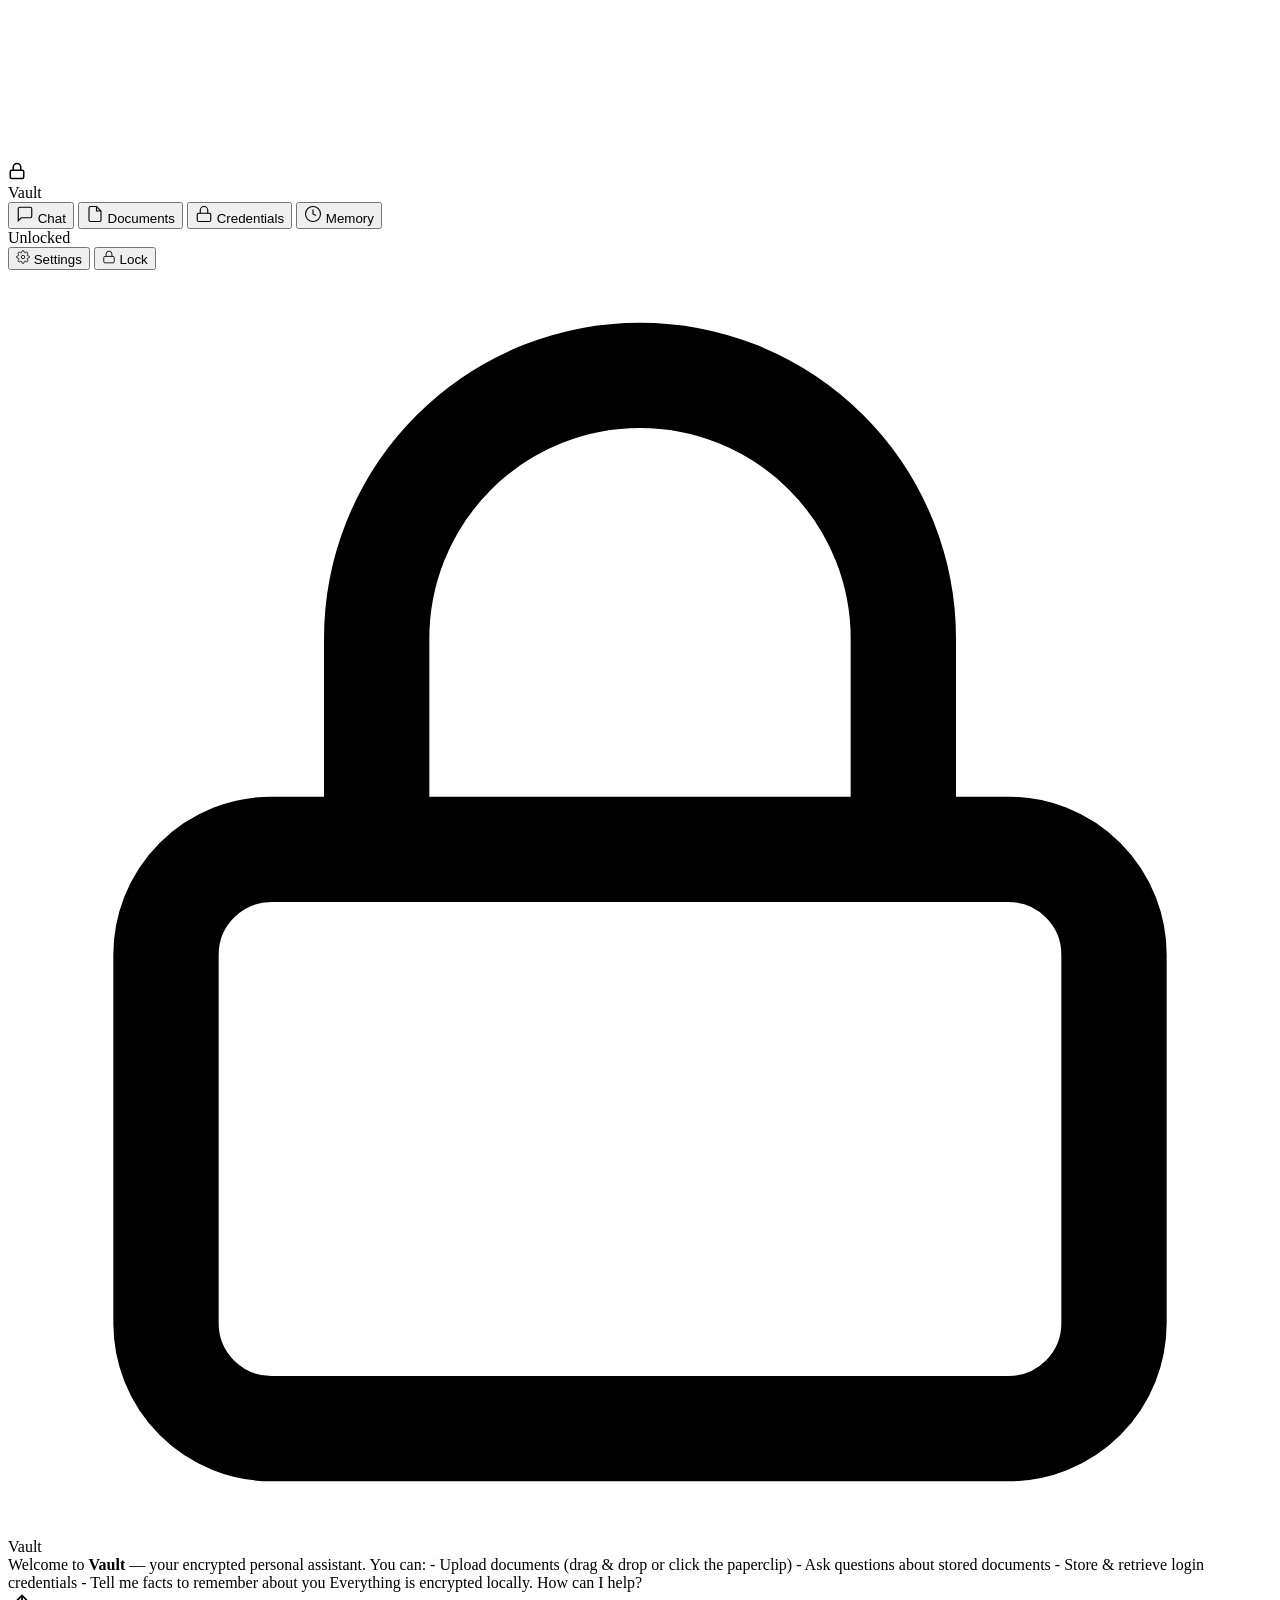
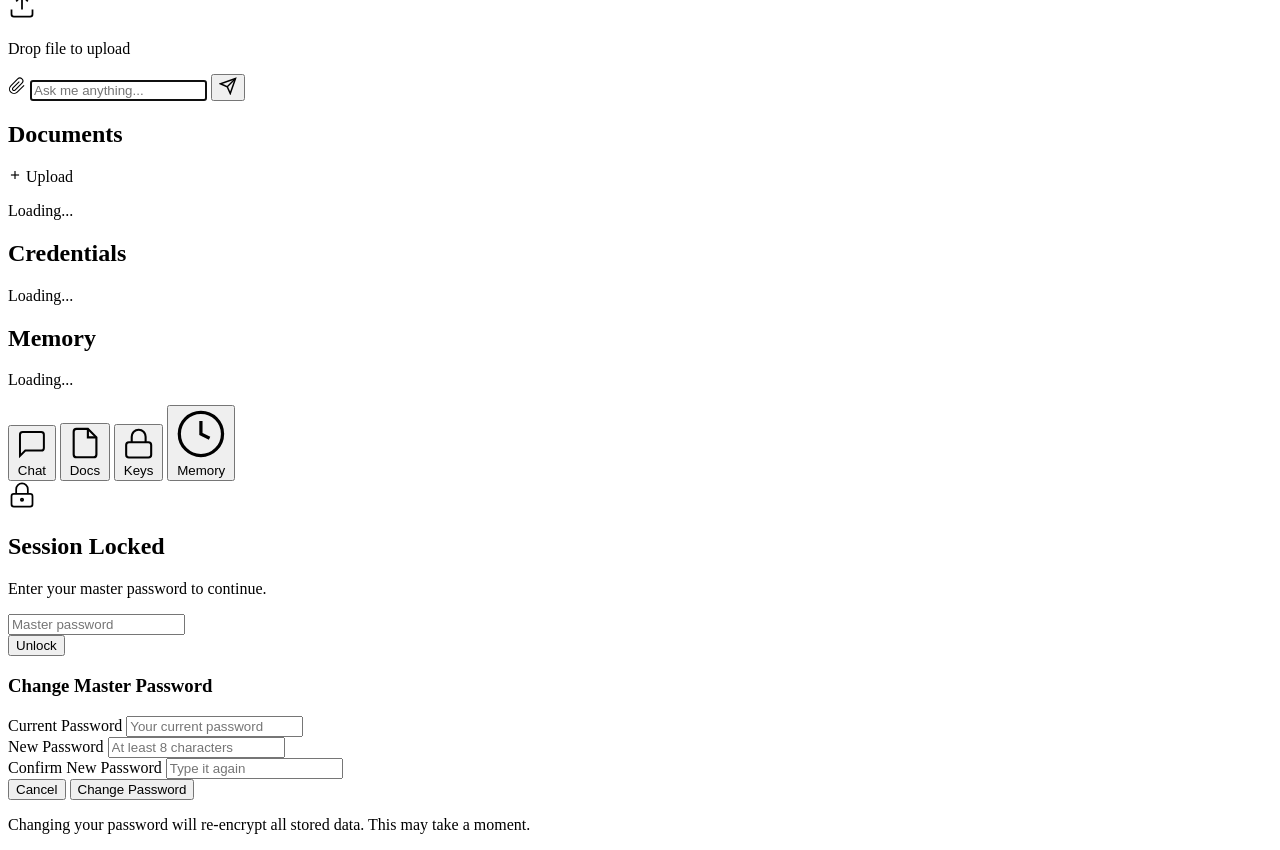
==== vault/web/templates/index.html @ 1aa2cc74 "Premium UI redesign: luxury dark aesthetic with glass-morphism, mobile bottom tabs, refined animatio" ====
<!DOCTYPE html>
<html lang="en">
<head>
    <meta charset="UTF-8">
    <meta name="viewport" content="width=device-width, initial-scale=1.0, viewport-fit=cover">
    <meta name="theme-color" content="#050507">
    <meta name="apple-mobile-web-app-capable" content="yes">
    <meta name="apple-mobile-web-app-status-bar-style" content="black-translucent">
    <meta name="apple-mobile-web-app-title" content="Vault">
    <link rel="manifest" href="/static/manifest.json">
    <link rel="apple-touch-icon" href="/static/icons/vault-192.svg">
    <title>Vault</title>
    <link rel="stylesheet" href="/static/css/style.css">
</head>
<body>
    <canvas id="ambient-canvas"></canvas>

    <div class="app-layout">
        <!-- Desktop sidebar -->
        <aside class="sidebar">
            <div class="sidebar-header">
                <div class="logo">
                    <div class="logo-icon">
                        <svg width="18" height="18" viewBox="0 0 24 24" fill="none" stroke="currentColor" stroke-width="2"><rect x="3" y="11" width="18" height="11" rx="2" ry="2"/><path d="M7 11V7a5 5 0 0 1 10 0v4"/></svg>
                    </div>
                    <span>Vault</span>
                </div>
            </div>

            <nav class="sidebar-nav">
                <button class="nav-btn active" data-view="chat">
                    <svg width="18" height="18" viewBox="0 0 24 24" fill="none" stroke="currentColor" stroke-width="1.5"><path d="M21 15a2 2 0 0 1-2 2H7l-4 4V5a2 2 0 0 1 2-2h14a2 2 0 0 1 2 2z"/></svg>
                    Chat
                </button>
                <button class="nav-btn" data-view="documents">
                    <svg width="18" height="18" viewBox="0 0 24 24" fill="none" stroke="currentColor" stroke-width="1.5"><path d="M14 2H6a2 2 0 0 0-2 2v16a2 2 0 0 0 2 2h12a2 2 0 0 0 2-2V8z"/><polyline points="14 2 14 8 20 8"/></svg>
                    Documents
                </button>
                <button class="nav-btn" data-view="credentials">
                    <svg width="18" height="18" viewBox="0 0 24 24" fill="none" stroke="currentColor" stroke-width="1.5"><rect x="3" y="11" width="18" height="11" rx="2" ry="2"/><path d="M7 11V7a5 5 0 0 1 10 0v4"/></svg>
                    Credentials
                </button>
                <button class="nav-btn" data-view="memory">
                    <svg width="18" height="18" viewBox="0 0 24 24" fill="none" stroke="currentColor" stroke-width="1.5"><circle cx="12" cy="12" r="10"/><polyline points="12 6 12 12 16 14"/></svg>
                    Memory
                </button>
            </nav>

            <div class="sidebar-footer">
                <div class="status-indicator">
                    <span class="status-dot online"></span>
                    <span id="status-text">Unlocked</span>
                </div>
                <div class="sidebar-actions">
                    <button id="settings-btn" class="settings-btn" title="Settings">
                        <svg width="14" height="14" viewBox="0 0 24 24" fill="none" stroke="currentColor" stroke-width="1.5"><circle cx="12" cy="12" r="3"/><path d="M19.4 15a1.65 1.65 0 0 0 .33 1.82l.06.06a2 2 0 0 1-2.83 2.83l-.06-.06a1.65 1.65 0 0 0-1.82-.33 1.65 1.65 0 0 0-1 1.51V21a2 2 0 0 1-4 0v-.09A1.65 1.65 0 0 0 9 19.4a1.65 1.65 0 0 0-1.82.33l-.06.06a2 2 0 0 1-2.83-2.83l.06-.06A1.65 1.65 0 0 0 4.68 15a1.65 1.65 0 0 0-1.51-1H3a2 2 0 0 1 0-4h.09A1.65 1.65 0 0 0 4.6 9a1.65 1.65 0 0 0-.33-1.82l-.06-.06a2 2 0 0 1 2.83-2.83l.06.06A1.65 1.65 0 0 0 9 4.68a1.65 1.65 0 0 0 1-1.51V3a2 2 0 0 1 4 0v.09a1.65 1.65 0 0 0 1 1.51 1.65 1.65 0 0 0 1.82-.33l.06-.06a2 2 0 0 1 2.83 2.83l-.06.06A1.65 1.65 0 0 0 19.4 9a1.65 1.65 0 0 0 1.51 1H21a2 2 0 0 1 0 4h-.09a1.65 1.65 0 0 0-1.51 1z"/></svg>
                        Settings
                    </button>
                    <button id="lock-btn" class="lock-btn" title="Lock Vault">
                        <svg width="14" height="14" viewBox="0 0 24 24" fill="none" stroke="currentColor" stroke-width="1.5"><rect x="3" y="11" width="18" height="11" rx="2" ry="2"/><path d="M7 11V7a5 5 0 0 1 10 0v4"/></svg>
                        Lock
                    </button>
                </div>
            </div>
        </aside>

        <!-- Main content area -->
        <main class="main-content">
            <!-- Chat View -->
            <div id="view-chat" class="view active">
                <div class="chat-container">
                    <div id="messages" class="messages">
                        <div class="message assistant">
                            <div class="message-label"><span class="message-avatar"><svg viewBox="0 0 24 24" fill="none" stroke="currentColor" stroke-width="2"><rect x="3" y="11" width="18" height="11" rx="2" ry="2"/><path d="M7 11V7a5 5 0 0 1 10 0v4"/></svg></span>Vault</div>
                            <div class="message-content">Welcome to <strong>Vault</strong> — your encrypted personal assistant.

You can:
  - Upload documents (drag &amp; drop or click the paperclip)
  - Ask questions about stored documents
  - Store &amp; retrieve login credentials
  - Tell me facts to remember about you

Everything is encrypted locally. How can I help?</div>
                        </div>
                    </div>

                    <div class="chat-input-area">
                        <div id="drop-zone" class="drop-zone hidden">
                            <svg width="28" height="28" viewBox="0 0 24 24" fill="none" stroke="currentColor" stroke-width="1.5"><path d="M21 15v4a2 2 0 0 1-2 2H5a2 2 0 0 1-2-2v-4"/><polyline points="17 8 12 3 7 8"/><line x1="12" y1="3" x2="12" y2="15"/></svg>
                            <p>Drop file to upload</p>
                        </div>
                        <form id="chat-form">
                            <div class="input-row">
                                <label class="file-upload-btn" title="Attach file">
                                    <svg width="18" height="18" viewBox="0 0 24 24" fill="none" stroke="currentColor" stroke-width="1.5"><path d="M21.44 11.05l-9.19 9.19a6 6 0 0 1-8.49-8.49l9.19-9.19a4 4 0 0 1 5.66 5.66l-9.2 9.19a2 2 0 0 1-2.83-2.83l8.49-8.48"/></svg>
                                    <input type="file" id="file-input" hidden>
                                </label>
                                <input type="text" id="message-input" placeholder="Ask me anything..." autocomplete="off" autofocus>
                                <button type="submit" id="send-btn" title="Send">
                                    <svg width="18" height="18" viewBox="0 0 24 24" fill="none" stroke="currentColor" stroke-width="2"><line x1="22" y1="2" x2="11" y2="13"/><polygon points="22 2 15 22 11 13 2 9 22 2"/></svg>
                                </button>
                            </div>
                            <div id="file-preview" class="file-preview hidden"></div>
                            <div id="upload-progress" class="upload-progress hidden">
                                <div id="upload-progress-bar" class="upload-progress-bar"></div>
                            </div>
                        </form>
                    </div>
                </div>
            </div>

            <!-- Documents View -->
            <div id="view-documents" class="view">
                <div class="view-header">
                    <h2>Documents</h2>
                    <label class="upload-btn">
                        <svg width="14" height="14" viewBox="0 0 24 24" fill="none" stroke="currentColor" stroke-width="2"><line x1="12" y1="5" x2="12" y2="19"/><line x1="5" y1="12" x2="19" y2="12"/></svg>
                        Upload
                        <input type="file" id="doc-upload-input" hidden>
                    </label>
                </div>
                <div id="documents-list" class="items-grid">
                    <p class="empty-state">Loading...</p>
                </div>
            </div>

            <!-- Credentials View -->
            <div id="view-credentials" class="view">
                <div class="view-header"><h2>Credentials</h2></div>
                <div id="credentials-list" class="items-list">
                    <p class="empty-state">Loading...</p>
                </div>
            </div>

            <!-- Memory View -->
            <div id="view-memory" class="view">
                <div class="view-header"><h2>Memory</h2></div>
                <div id="memory-list" class="items-list">
                    <p class="empty-state">Loading...</p>
                </div>
            </div>
        </main>
    </div>

    <!-- Bottom Tab Bar (mobile) -->
    <nav class="bottom-tabs">
        <button class="tab-btn active" data-view="chat">
            <svg viewBox="0 0 24 24" fill="none" stroke="currentColor" stroke-width="1.5"><path d="M21 15a2 2 0 0 1-2 2H7l-4 4V5a2 2 0 0 1 2-2h14a2 2 0 0 1 2 2z"/></svg>
            Chat
        </button>
        <button class="tab-btn" data-view="documents">
            <svg viewBox="0 0 24 24" fill="none" stroke="currentColor" stroke-width="1.5"><path d="M14 2H6a2 2 0 0 0-2 2v16a2 2 0 0 0 2 2h12a2 2 0 0 0 2-2V8z"/><polyline points="14 2 14 8 20 8"/></svg>
            Docs
        </button>
        <button class="tab-btn" data-view="credentials">
            <svg viewBox="0 0 24 24" fill="none" stroke="currentColor" stroke-width="1.5"><rect x="3" y="11" width="18" height="11" rx="2" ry="2"/><path d="M7 11V7a5 5 0 0 1 10 0v4"/></svg>
            Keys
        </button>
        <button class="tab-btn" data-view="memory">
            <svg viewBox="0 0 24 24" fill="none" stroke="currentColor" stroke-width="1.5"><circle cx="12" cy="12" r="10"/><polyline points="12 6 12 12 16 14"/></svg>
            Memory
        </button>
    </nav>

    <!-- Lock Overlay -->
    <div id="lock-overlay" class="lock-overlay hidden">
        <div class="auth-card">
            <div class="vault-icon locked">
                <svg width="28" height="28" viewBox="0 0 24 24" fill="none" stroke="currentColor" stroke-width="1.5"><rect x="3" y="11" width="18" height="11" rx="2" ry="2"/><path d="M7 11V7a5 5 0 0 1 10 0v4"/><circle cx="12" cy="16" r="1"/></svg>
            </div>
            <h2>Session Locked</h2>
            <p class="subtitle">Enter your master password to continue.</p>
            <form id="relock-form">
                <div class="form-group">
                    <input type="password" id="relock-password" placeholder="Master password">
                </div>
                <div id="relock-error" class="error-msg"></div>
                <button type="submit">Unlock</button>
            </form>
        </div>
    </div>

    <!-- Settings Modal -->
    <div id="settings-modal" class="modal-overlay hidden">
        <div class="modal-card">
            <h3>Change Master Password</h3>
            <form id="change-pw-form">
                <div class="form-group">
                    <label for="current-pw">Current Password</label>
                    <input type="password" id="current-pw" placeholder="Your current password" required>
                </div>
                <div class="form-group">
                    <label for="new-pw">New Password</label>
                    <input type="password" id="new-pw" placeholder="At least 8 characters" required minlength="8">
                </div>
                <div class="form-group">
                    <label for="confirm-pw">Confirm New Password</label>
                    <input type="password" id="confirm-pw" placeholder="Type it again" required>
                </div>
                <div id="pw-error" class="error-msg"></div>
                <div class="modal-actions">
                    <button type="button" id="settings-cancel" class="btn-cancel">Cancel</button>
                    <button type="submit" class="btn-primary">Change Password</button>
                </div>
            </form>
            <p class="warning">Changing your password will re-encrypt all stored data. This may take a moment.</p>
        </div>
    </div>

    <script src="/static/js/app.js"></script>
    <script>
        if ('serviceWorker' in navigator) {
            navigator.serviceWorker.register('/static/sw.js').catch(() => {});
        }
    </script>
</body>
</html>
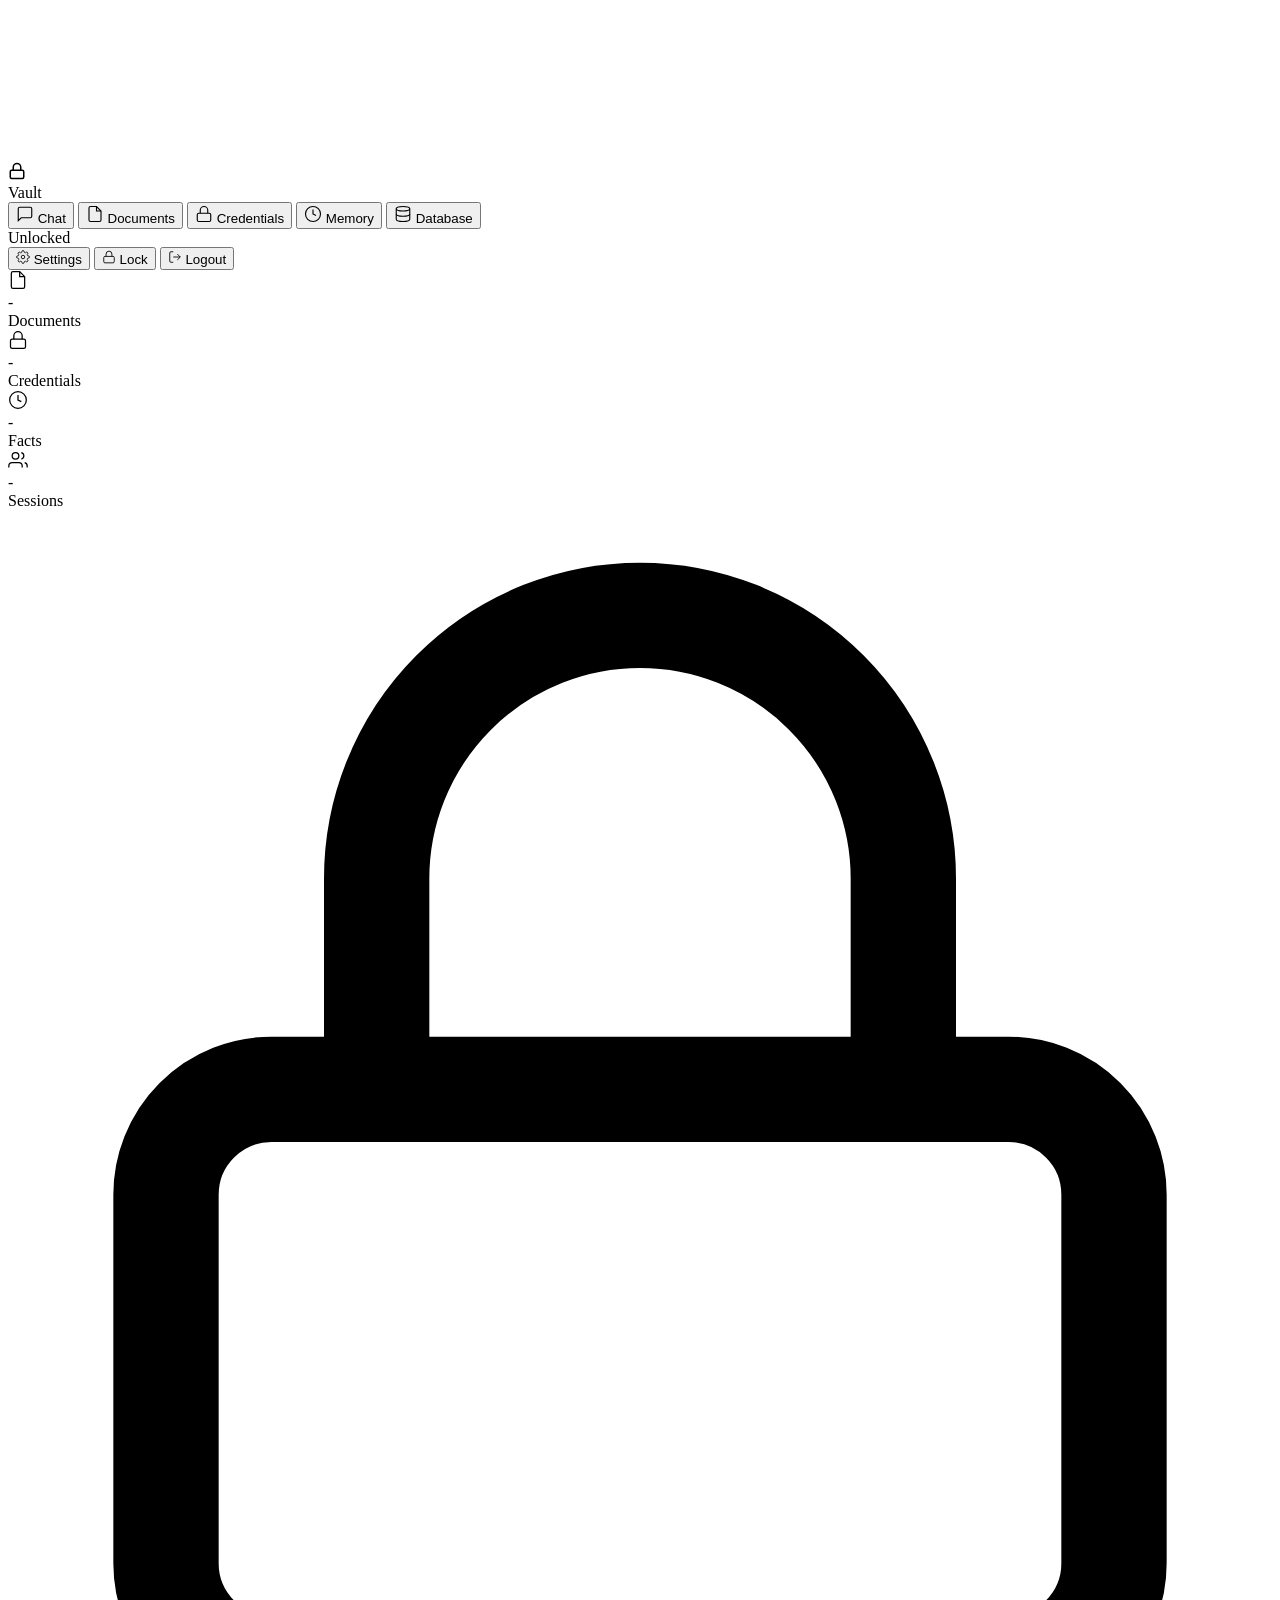
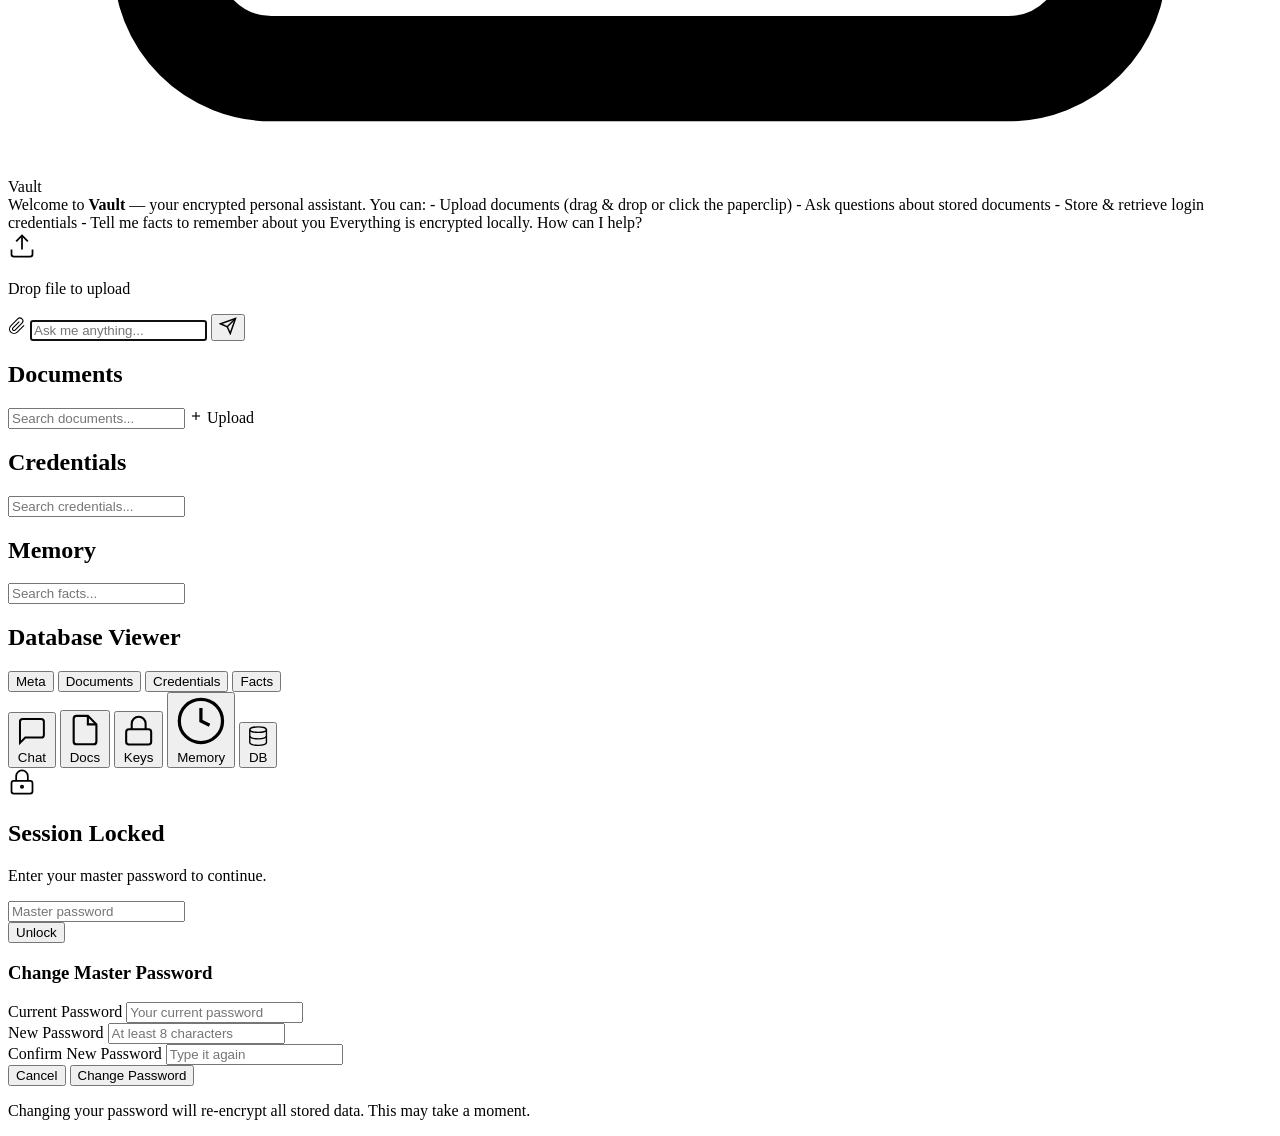
==== commit 99ec649f: "Redesign auth pages and add per-session security, dynamic UI - Per-browser token-based sessions with" ====
--- a/vault/web/templates/index.html
+++ b/vault/web/templates/index.html
@@ -10,7 +10,7 @@
     <link rel="manifest" href="/static/manifest.json">
     <link rel="apple-touch-icon" href="/static/icons/vault-192.svg">
     <title>Vault</title>
-    <link rel="stylesheet" href="/static/css/style.css">
+    <link rel="stylesheet" href="/static/css/style.css?v=4">
 </head>
 <body>
     <canvas id="ambient-canvas"></canvas>
@@ -43,6 +43,10 @@
                 <button class="nav-btn" data-view="memory">
                     <svg width="18" height="18" viewBox="0 0 24 24" fill="none" stroke="currentColor" stroke-width="1.5"><circle cx="12" cy="12" r="10"/><polyline points="12 6 12 12 16 14"/></svg>
                     Memory
+                </button>
+                <button class="nav-btn" data-view="database">
+                    <svg width="18" height="18" viewBox="0 0 24 24" fill="none" stroke="currentColor" stroke-width="1.5"><ellipse cx="12" cy="5" rx="9" ry="3"/><path d="M21 12c0 1.66-4 3-9 3s-9-1.34-9-3"/><path d="M3 5v14c0 1.66 4 3 9 3s9-1.34 9-3V5"/></svg>
+                    Database
                 </button>
             </nav>
 
@@ -60,12 +64,48 @@
                         <svg width="14" height="14" viewBox="0 0 24 24" fill="none" stroke="currentColor" stroke-width="1.5"><rect x="3" y="11" width="18" height="11" rx="2" ry="2"/><path d="M7 11V7a5 5 0 0 1 10 0v4"/></svg>
                         Lock
                     </button>
+                    <button id="logout-btn" class="logout-btn" title="Logout">
+                        <svg width="14" height="14" viewBox="0 0 24 24" fill="none" stroke="currentColor" stroke-width="1.5"><path d="M9 21H5a2 2 0 0 1-2-2V5a2 2 0 0 1 2-2h4"/><polyline points="16 17 21 12 16 7"/><line x1="21" y1="12" x2="9" y2="12"/></svg>
+                        Logout
+                    </button>
                 </div>
             </div>
         </aside>
 
         <!-- Main content area -->
         <main class="main-content">
+            <!-- Dashboard Stats (shown above chat) -->
+            <div id="dashboard-stats" class="dashboard-stats">
+                <div class="stat-card" data-stat="documents">
+                    <div class="stat-icon">
+                        <svg width="20" height="20" viewBox="0 0 24 24" fill="none" stroke="currentColor" stroke-width="1.5"><path d="M14 2H6a2 2 0 0 0-2 2v16a2 2 0 0 0 2 2h12a2 2 0 0 0 2-2V8z"/><polyline points="14 2 14 8 20 8"/></svg>
+                    </div>
+                    <div class="stat-value" id="stat-docs">-</div>
+                    <div class="stat-label">Documents</div>
+                </div>
+                <div class="stat-card" data-stat="credentials">
+                    <div class="stat-icon">
+                        <svg width="20" height="20" viewBox="0 0 24 24" fill="none" stroke="currentColor" stroke-width="1.5"><rect x="3" y="11" width="18" height="11" rx="2" ry="2"/><path d="M7 11V7a5 5 0 0 1 10 0v4"/></svg>
+                    </div>
+                    <div class="stat-value" id="stat-creds">-</div>
+                    <div class="stat-label">Credentials</div>
+                </div>
+                <div class="stat-card" data-stat="facts">
+                    <div class="stat-icon">
+                        <svg width="20" height="20" viewBox="0 0 24 24" fill="none" stroke="currentColor" stroke-width="1.5"><circle cx="12" cy="12" r="10"/><polyline points="12 6 12 12 16 14"/></svg>
+                    </div>
+                    <div class="stat-value" id="stat-facts">-</div>
+                    <div class="stat-label">Facts</div>
+                </div>
+                <div class="stat-card" data-stat="sessions">
+                    <div class="stat-icon">
+                        <svg width="20" height="20" viewBox="0 0 24 24" fill="none" stroke="currentColor" stroke-width="1.5"><path d="M17 21v-2a4 4 0 0 0-4-4H5a4 4 0 0 0-4 4v2"/><circle cx="9" cy="7" r="4"/><path d="M23 21v-2a4 4 0 0 0-3-3.87"/><path d="M16 3.13a4 4 0 0 1 0 7.75"/></svg>
+                    </div>
+                    <div class="stat-value" id="stat-sessions">-</div>
+                    <div class="stat-label">Sessions</div>
+                </div>
+            </div>
+
             <!-- Chat View -->
             <div id="view-chat" class="view active">
                 <div class="chat-container">
@@ -113,30 +153,56 @@
             <div id="view-documents" class="view">
                 <div class="view-header">
                     <h2>Documents</h2>
-                    <label class="upload-btn">
-                        <svg width="14" height="14" viewBox="0 0 24 24" fill="none" stroke="currentColor" stroke-width="2"><line x1="12" y1="5" x2="12" y2="19"/><line x1="5" y1="12" x2="19" y2="12"/></svg>
-                        Upload
-                        <input type="file" id="doc-upload-input" hidden>
-                    </label>
+                    <div class="view-header-actions">
+                        <input type="text" id="doc-search" class="search-input" placeholder="Search documents...">
+                        <label class="upload-btn">
+                            <svg width="14" height="14" viewBox="0 0 24 24" fill="none" stroke="currentColor" stroke-width="2"><line x1="12" y1="5" x2="12" y2="19"/><line x1="5" y1="12" x2="19" y2="12"/></svg>
+                            Upload
+                            <input type="file" id="doc-upload-input" hidden>
+                        </label>
+                    </div>
                 </div>
                 <div id="documents-list" class="items-grid">
-                    <p class="empty-state">Loading...</p>
+                    <div class="skeleton-grid"><div class="skeleton-card"></div><div class="skeleton-card"></div><div class="skeleton-card"></div></div>
                 </div>
             </div>
 
             <!-- Credentials View -->
             <div id="view-credentials" class="view">
-                <div class="view-header"><h2>Credentials</h2></div>
+                <div class="view-header">
+                    <h2>Credentials</h2>
+                    <input type="text" id="cred-search" class="search-input" placeholder="Search credentials...">
+                </div>
                 <div id="credentials-list" class="items-list">
-                    <p class="empty-state">Loading...</p>
+                    <div class="skeleton-list"><div class="skeleton-item"></div><div class="skeleton-item"></div><div class="skeleton-item"></div></div>
                 </div>
             </div>
 
             <!-- Memory View -->
             <div id="view-memory" class="view">
-                <div class="view-header"><h2>Memory</h2></div>
+                <div class="view-header">
+                    <h2>Memory</h2>
+                    <input type="text" id="fact-search" class="search-input" placeholder="Search facts...">
+                </div>
                 <div id="memory-list" class="items-list">
-                    <p class="empty-state">Loading...</p>
+                    <div class="skeleton-list"><div class="skeleton-item"></div><div class="skeleton-item"></div><div class="skeleton-item"></div></div>
+                </div>
+            </div>
+
+            <!-- Database Viewer -->
+            <div id="view-database" class="view">
+                <div class="view-header">
+                    <h2>Database Viewer</h2>
+                    <div class="db-tabs">
+                        <button class="db-tab active" data-table="meta">Meta</button>
+                        <button class="db-tab" data-table="documents">Documents</button>
+                        <button class="db-tab" data-table="credentials">Credentials</button>
+                        <button class="db-tab" data-table="facts">Facts</button>
+                    </div>
+                </div>
+                <div id="db-summary" class="db-summary"></div>
+                <div id="db-table-container" class="db-table-container">
+                    <div class="skeleton-list"><div class="skeleton-item"></div><div class="skeleton-item"></div></div>
                 </div>
             </div>
         </main>
@@ -160,6 +226,10 @@
             <svg viewBox="0 0 24 24" fill="none" stroke="currentColor" stroke-width="1.5"><circle cx="12" cy="12" r="10"/><polyline points="12 6 12 12 16 14"/></svg>
             Memory
         </button>
+        <button class="tab-btn" data-view="database">
+            <svg viewBox="0 0 24 24" fill="none" stroke="currentColor" stroke-width="1.5"><ellipse cx="12" cy="5" rx="9" ry="3"/><path d="M21 12c0 1.66-4 3-9 3s-9-1.34-9-3"/><path d="M3 5v14c0 1.66 4 3 9 3s9-1.34 9-3V5"/></svg>
+            DB
+        </button>
     </nav>
 
     <!-- Lock Overlay -->
@@ -207,7 +277,7 @@
         </div>
     </div>
 
-    <script src="/static/js/app.js"></script>
+    <script src="/static/js/app.js?v=4"></script>
     <script>
         if ('serviceWorker' in navigator) {
             navigator.serviceWorker.register('/static/sw.js').catch(() => {});
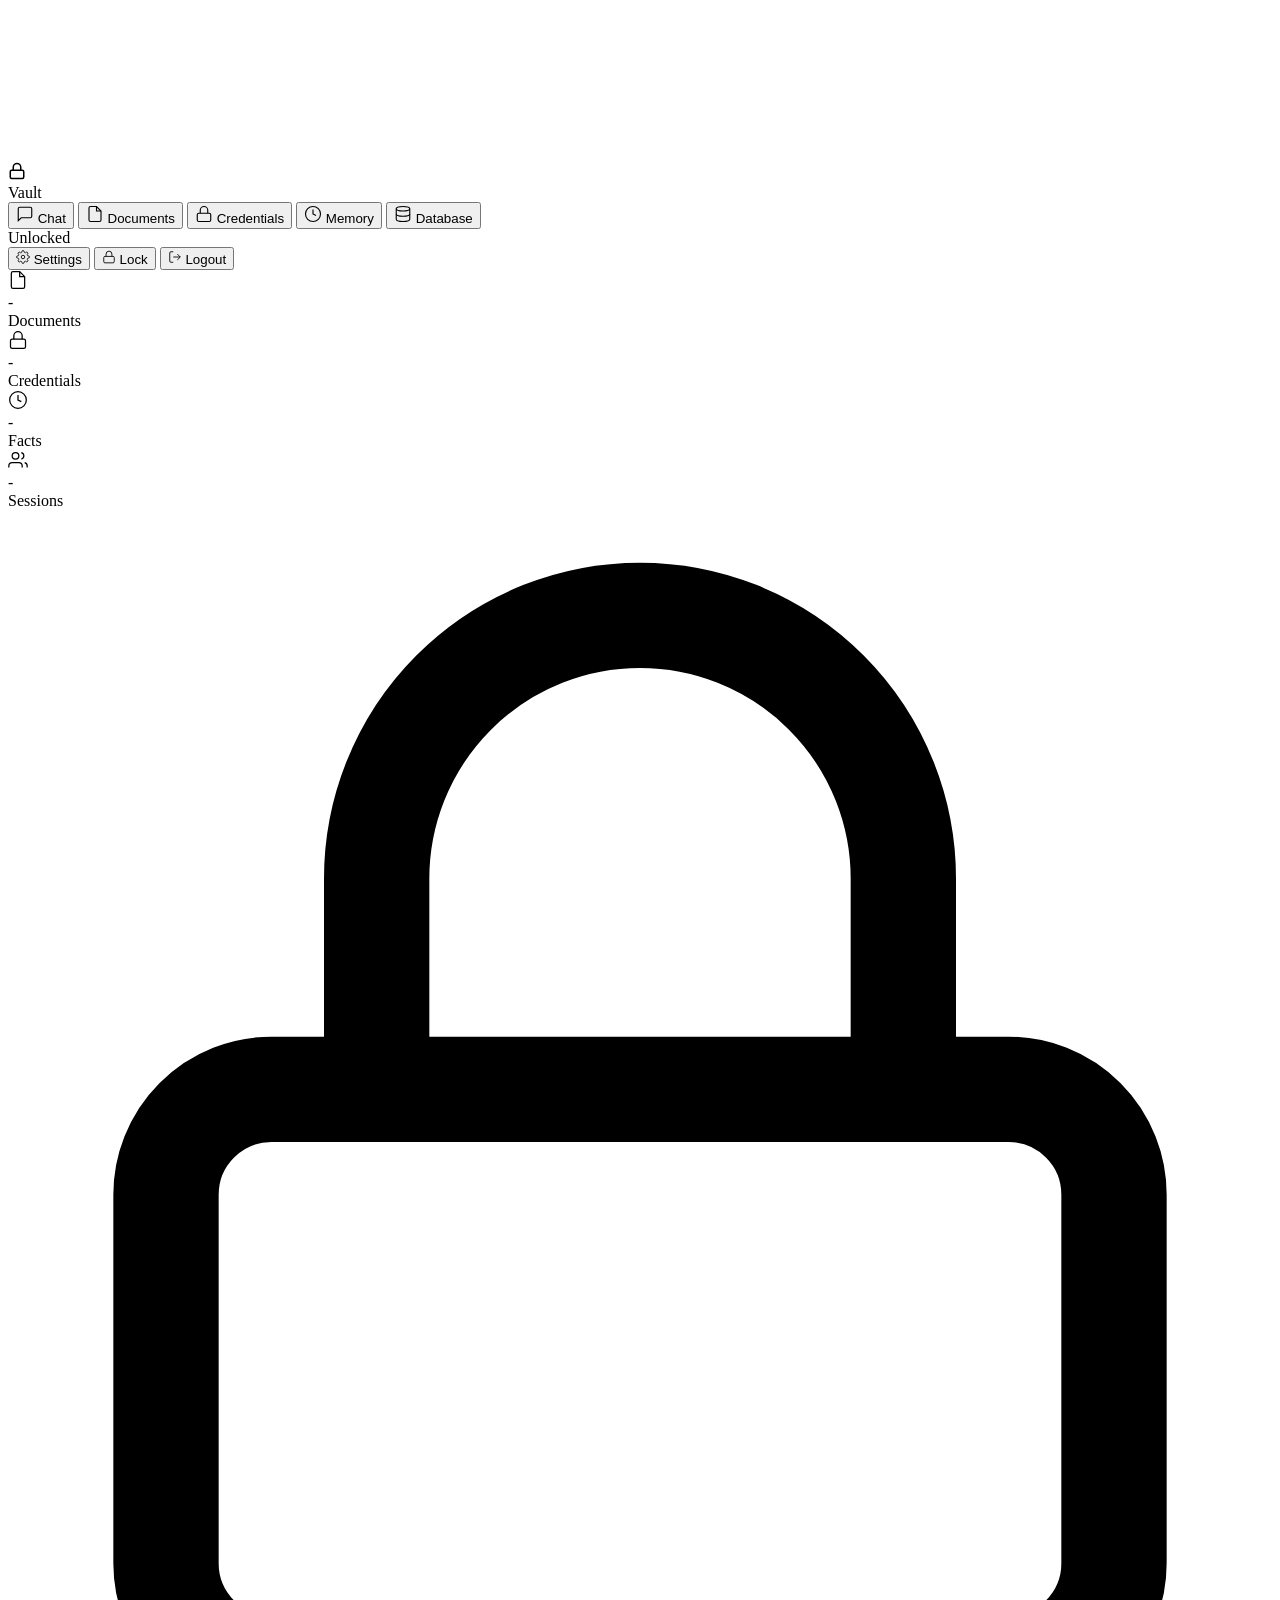
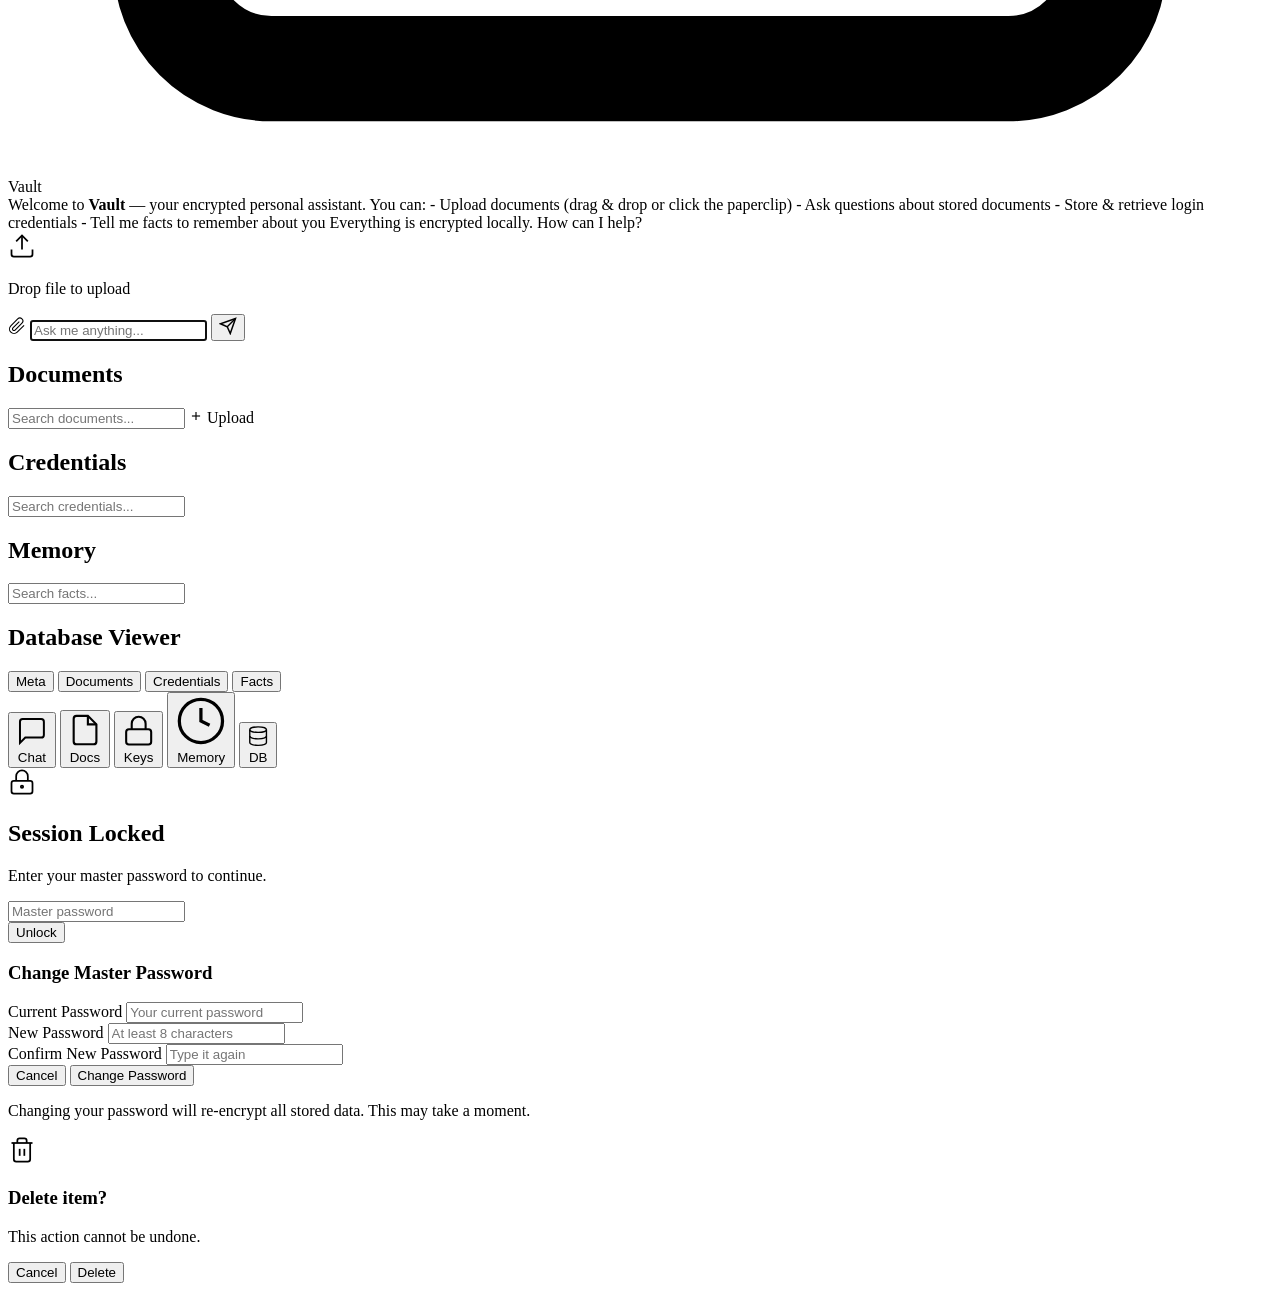
==== commit 8348c4a1: "Add smart document querying, metadata extraction, and delete functionality - Rich metadata extractio" ====
--- a/vault/web/templates/index.html
+++ b/vault/web/templates/index.html
@@ -104,6 +104,21 @@
                     <div class="stat-value" id="stat-sessions">-</div>
                     <div class="stat-label">Sessions</div>
                 </div>
+                <div class="stat-card stat-card-birthday" data-stat="birthdays" id="birthday-stat-card" style="display:none">
+                    <div class="stat-icon">
+                        <svg width="20" height="20" viewBox="0 0 24 24" fill="none" stroke="currentColor" stroke-width="1.5"><path d="M20 21v-2a1 1 0 0 0-1-1H5a1 1 0 0 0-1 1v2"/><path d="M12 15V4"/><path d="M8 11h8a4 4 0 0 1 4 4H4a4 4 0 0 1 4-4z"/><path d="M12 4c0-1 .5-2 1.5-2S15 2 15 3s-1 1.5-2 2-1.5 1-1 2"/></svg>
+                    </div>
+                    <div class="stat-value" id="stat-birthdays">-</div>
+                    <div class="stat-label">Upcoming Birthdays</div>
+                </div>
+            </div>
+
+            <!-- Birthday Widget (shown on dashboard when there are upcoming birthdays) -->
+            <div id="birthday-widget" class="birthday-widget" style="display:none">
+                <div class="birthday-widget-header">
+                    <h3><svg width="18" height="18" viewBox="0 0 24 24" fill="none" stroke="currentColor" stroke-width="1.5"><path d="M20 21v-2a1 1 0 0 0-1-1H5a1 1 0 0 0-1 1v2"/><path d="M12 15V4"/><path d="M8 11h8a4 4 0 0 1 4 4H4a4 4 0 0 1 4-4z"/><path d="M12 4c0-1 .5-2 1.5-2S15 2 15 3s-1 1.5-2 2-1.5 1-1 2"/></svg> Upcoming Birthdays</h3>
+                </div>
+                <div id="birthday-list" class="birthday-list"></div>
             </div>
 
             <!-- Chat View -->
@@ -277,7 +292,23 @@
         </div>
     </div>
 
-    <script src="/static/js/app.js?v=4"></script>
+    <!-- Delete Confirmation Modal -->
+    <div id="delete-modal" class="modal-overlay hidden">
+        <div class="modal-card delete-modal-card">
+            <div class="delete-modal-icon">
+                <svg width="28" height="28" viewBox="0 0 24 24" fill="none" stroke="currentColor" stroke-width="1.5"><polyline points="3 6 5 6 21 6"/><path d="M19 6v14a2 2 0 0 1-2 2H7a2 2 0 0 1-2-2V6m3 0V4a2 2 0 0 1 2-2h4a2 2 0 0 1 2 2v2"/><line x1="10" y1="11" x2="10" y2="17"/><line x1="14" y1="11" x2="14" y2="17"/></svg>
+            </div>
+            <h3>Delete <span id="delete-item-type">item</span>?</h3>
+            <p id="delete-item-name" class="delete-item-name"></p>
+            <p class="delete-warning">This action cannot be undone.</p>
+            <div class="modal-actions">
+                <button type="button" id="delete-cancel" class="btn-cancel">Cancel</button>
+                <button type="button" id="delete-confirm" class="btn-danger">Delete</button>
+            </div>
+        </div>
+    </div>
+
+    <script src="/static/js/app.js?v=5"></script>
     <script>
         if ('serviceWorker' in navigator) {
             navigator.serviceWorker.register('/static/sw.js').catch(() => {});
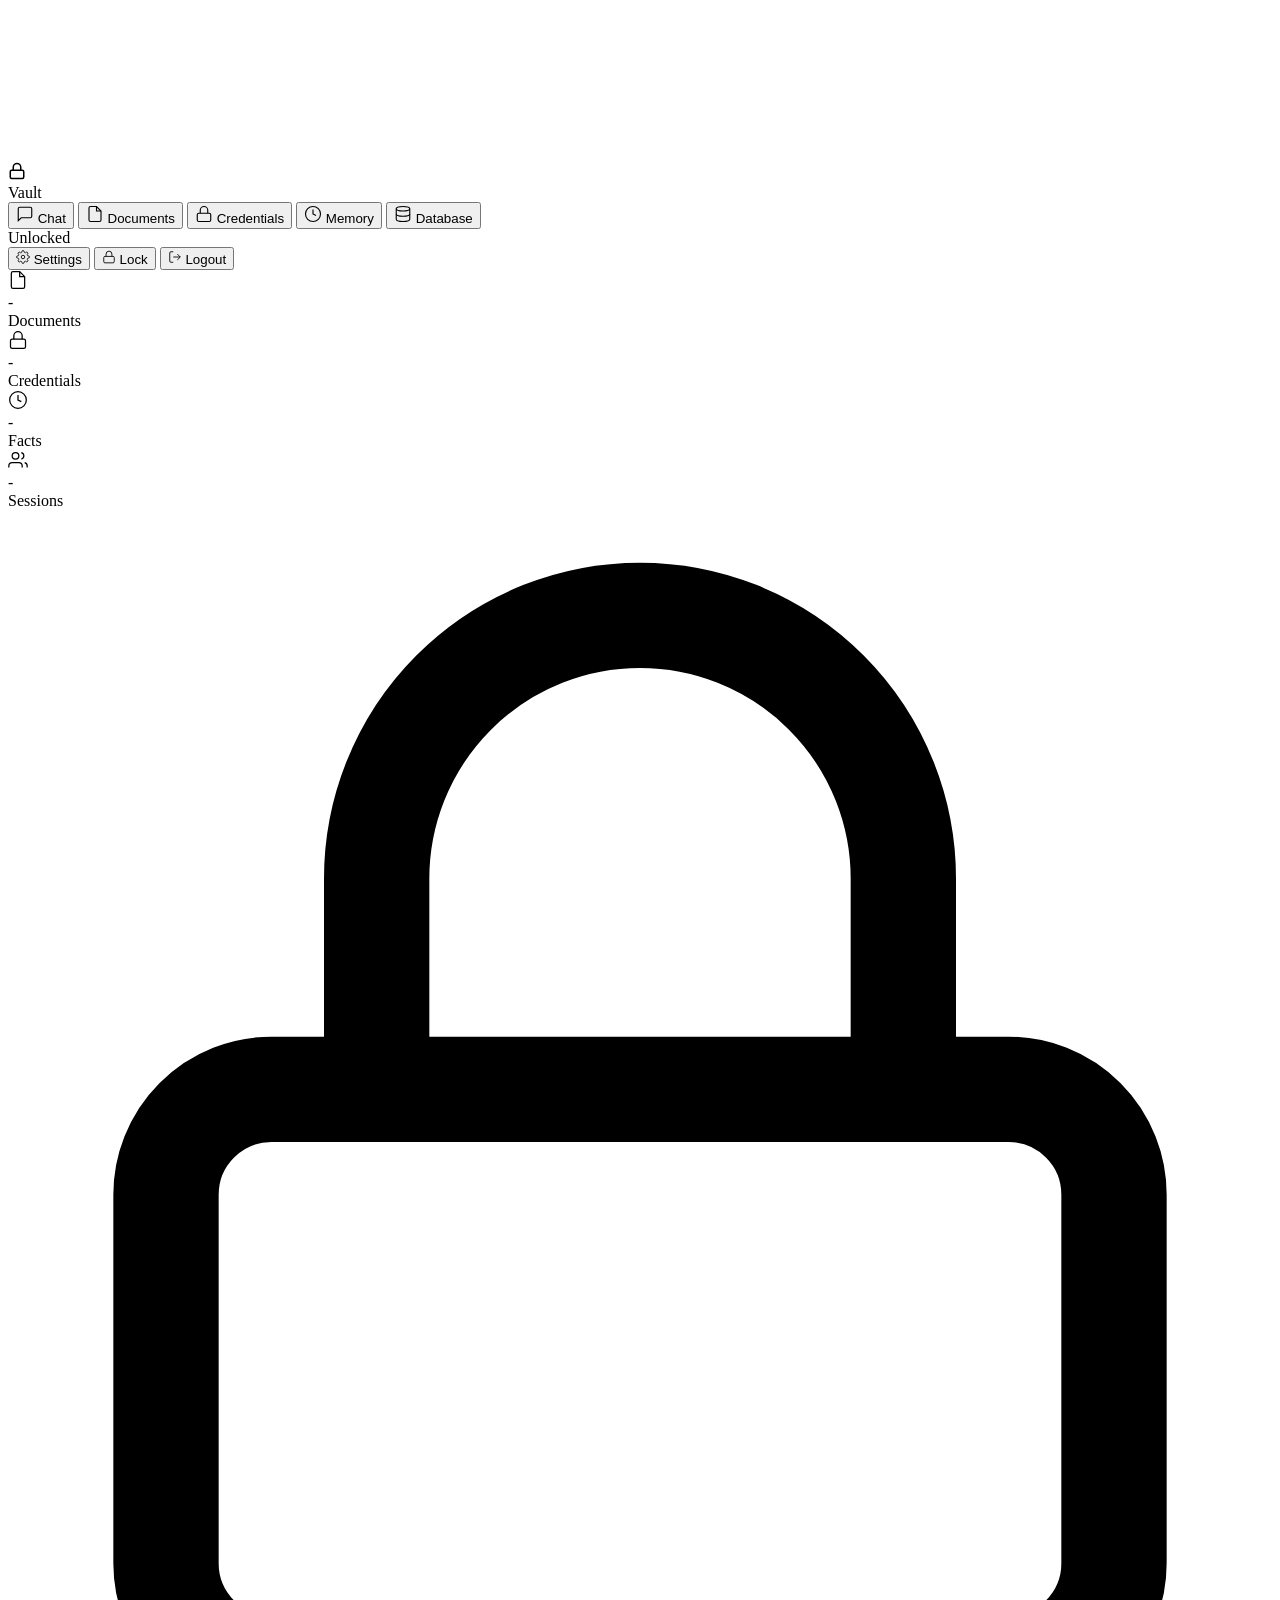
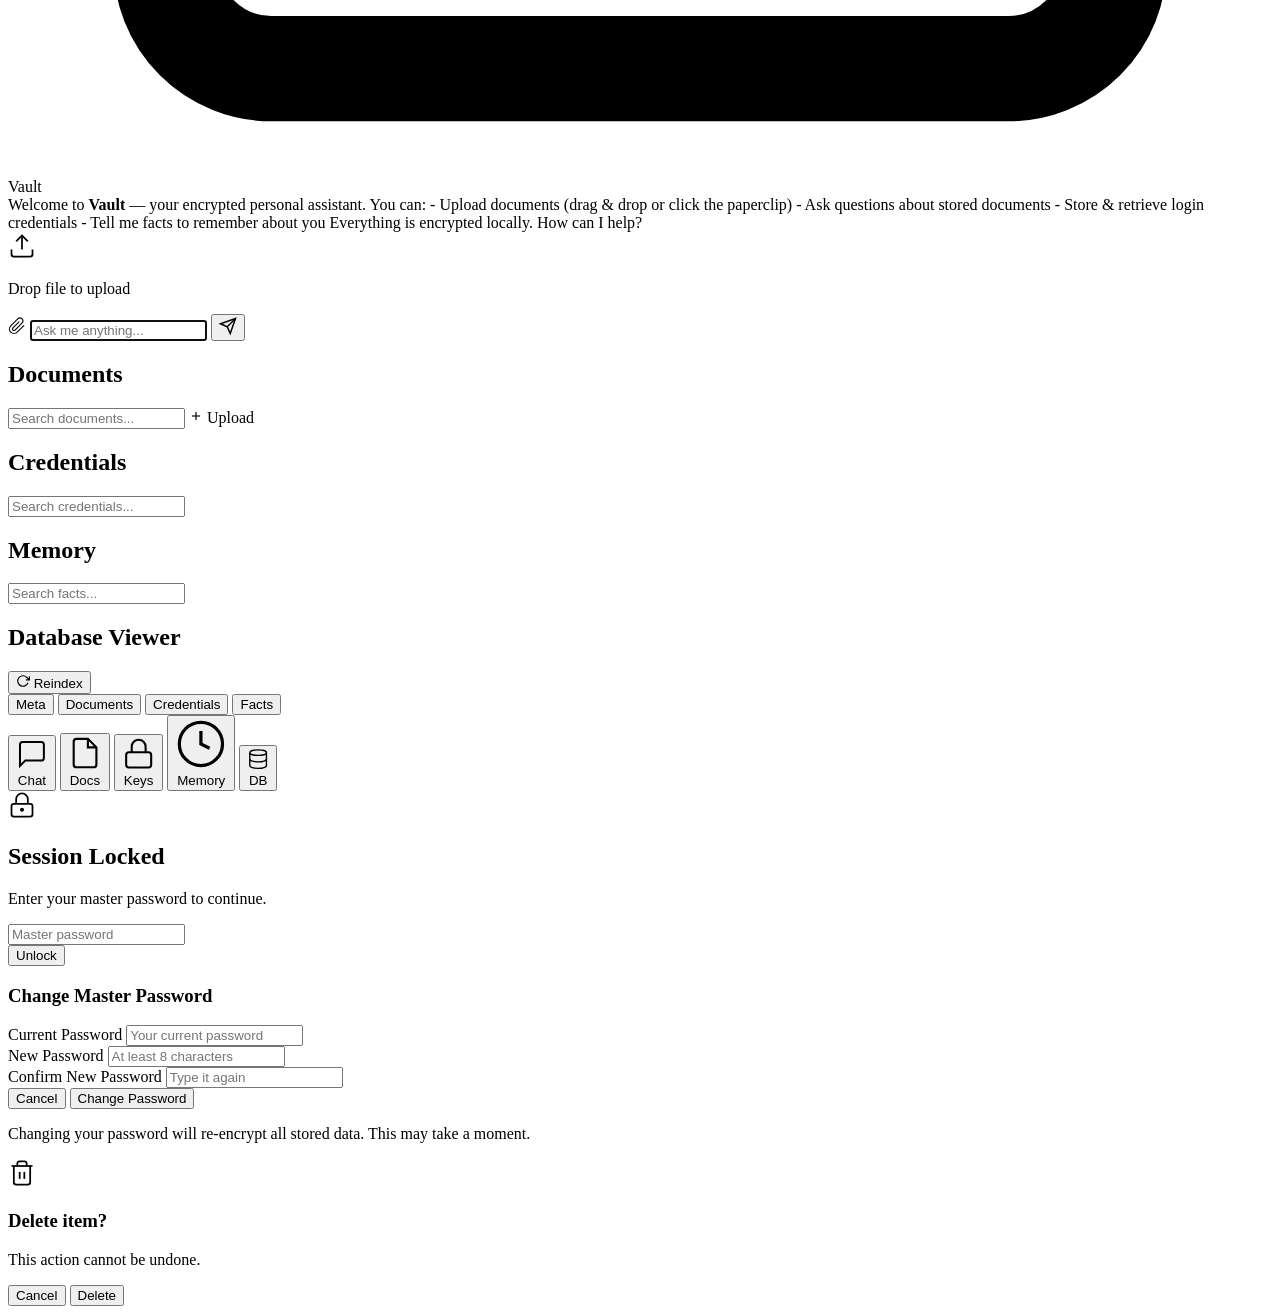
==== commit fa620d2d: "Add reindex endpoint to backfill metadata on existing documents - POST /api/reindex: re-processes al" ====
--- a/vault/web/templates/index.html
+++ b/vault/web/templates/index.html
@@ -208,11 +208,17 @@
             <div id="view-database" class="view">
                 <div class="view-header">
                     <h2>Database Viewer</h2>
-                    <div class="db-tabs">
-                        <button class="db-tab active" data-table="meta">Meta</button>
-                        <button class="db-tab" data-table="documents">Documents</button>
-                        <button class="db-tab" data-table="credentials">Credentials</button>
-                        <button class="db-tab" data-table="facts">Facts</button>
+                    <div class="view-header-actions">
+                        <button id="reindex-btn" class="reindex-btn" title="Re-extract metadata for all documents">
+                            <svg width="14" height="14" viewBox="0 0 24 24" fill="none" stroke="currentColor" stroke-width="2"><polyline points="23 4 23 10 17 10"/><path d="M20.49 15a9 9 0 1 1-2.12-9.36L23 10"/></svg>
+                            Reindex
+                        </button>
+                        <div class="db-tabs">
+                            <button class="db-tab active" data-table="meta">Meta</button>
+                            <button class="db-tab" data-table="documents">Documents</button>
+                            <button class="db-tab" data-table="credentials">Credentials</button>
+                            <button class="db-tab" data-table="facts">Facts</button>
+                        </div>
                     </div>
                 </div>
                 <div id="db-summary" class="db-summary"></div>
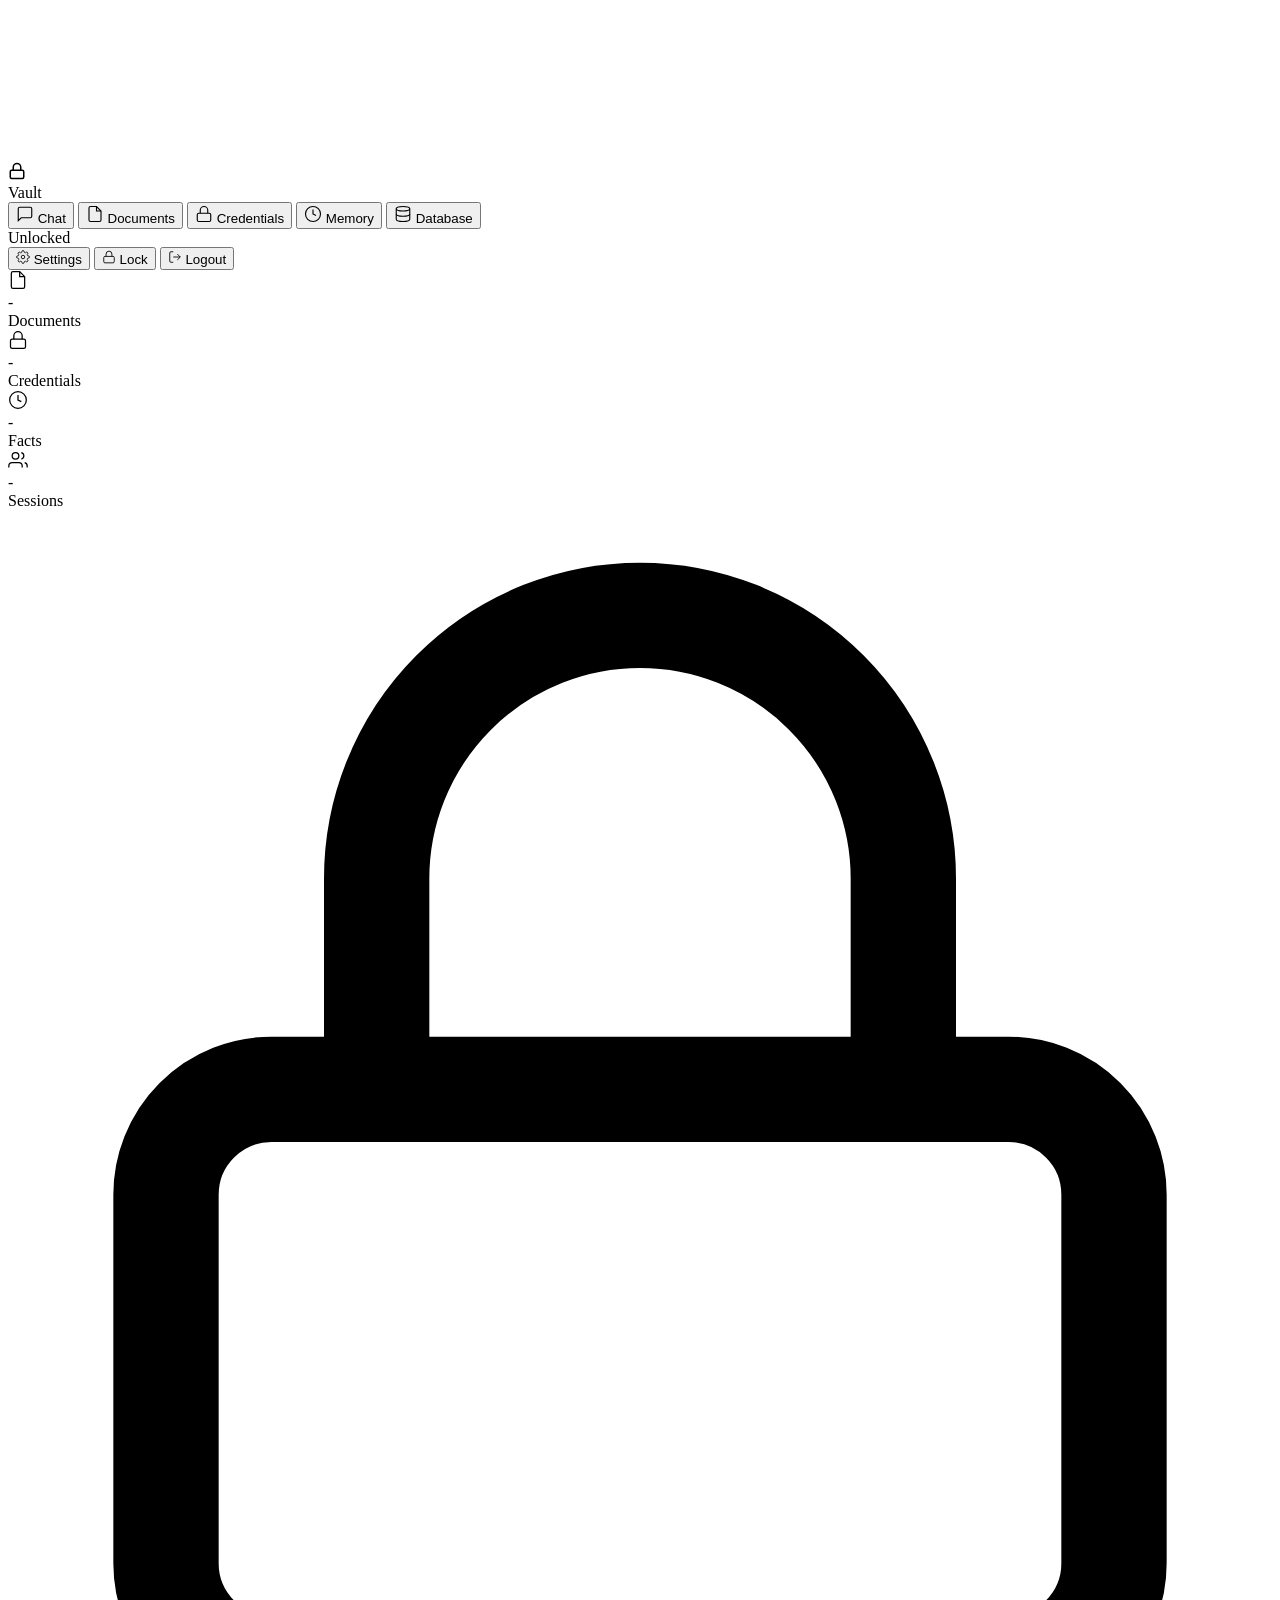
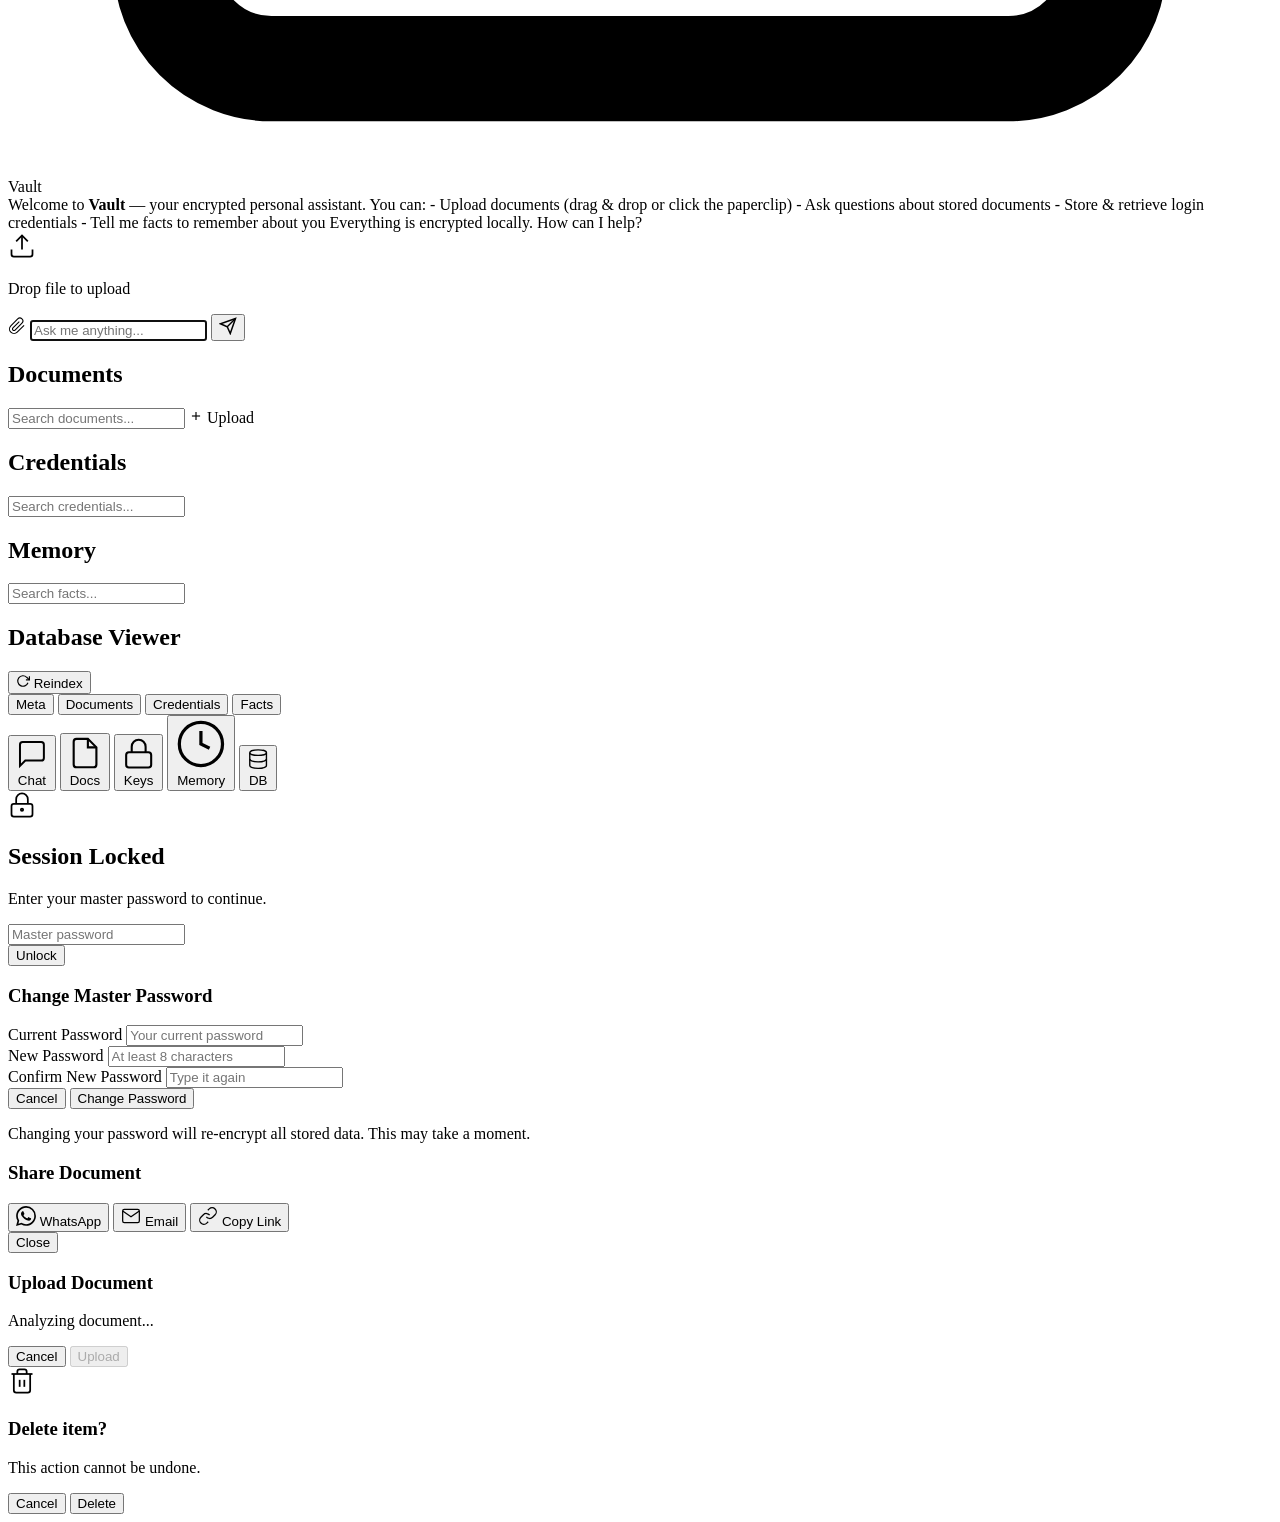
==== commit ab03e574: "Add feature batch: reminders, expiry alerts, sharing, duplicate detection, bulk upload, auto-categor" ====
--- a/vault/web/templates/index.html
+++ b/vault/web/templates/index.html
@@ -117,8 +117,33 @@
             <div id="birthday-widget" class="birthday-widget" style="display:none">
                 <div class="birthday-widget-header">
                     <h3><svg width="18" height="18" viewBox="0 0 24 24" fill="none" stroke="currentColor" stroke-width="1.5"><path d="M20 21v-2a1 1 0 0 0-1-1H5a1 1 0 0 0-1 1v2"/><path d="M12 15V4"/><path d="M8 11h8a4 4 0 0 1 4 4H4a4 4 0 0 1 4-4z"/><path d="M12 4c0-1 .5-2 1.5-2S15 2 15 3s-1 1.5-2 2-1.5 1-1 2"/></svg> Upcoming Birthdays</h3>
+                    <button id="bday-close" class="widget-close-btn" title="Dismiss for today" aria-label="Close">
+                        <svg width="14" height="14" viewBox="0 0 24 24" fill="none" stroke="currentColor" stroke-width="2"><line x1="18" y1="6" x2="6" y2="18"/><line x1="6" y1="6" x2="18" y2="18"/></svg>
+                    </button>
                 </div>
                 <div id="birthday-list" class="birthday-list"></div>
+            </div>
+
+            <!-- Reminders Widget -->
+            <div id="reminders-widget" class="reminders-widget" style="display:none">
+                <div class="reminders-widget-header">
+                    <h3><svg width="18" height="18" viewBox="0 0 24 24" fill="none" stroke="currentColor" stroke-width="1.5"><path d="M18 8A6 6 0 0 0 6 8c0 7-3 9-3 9h18s-3-2-3-9"/><path d="M13.73 21a2 2 0 0 1-3.46 0"/></svg> Reminders</h3>
+                    <button id="reminders-close" class="widget-close-btn" title="Dismiss for today" aria-label="Close">
+                        <svg width="14" height="14" viewBox="0 0 24 24" fill="none" stroke="currentColor" stroke-width="2"><line x1="18" y1="6" x2="6" y2="18"/><line x1="6" y1="6" x2="18" y2="18"/></svg>
+                    </button>
+                </div>
+                <div id="reminders-list" class="reminders-list"></div>
+            </div>
+
+            <!-- Expiry Alerts Widget -->
+            <div id="expiry-widget" class="expiry-widget" style="display:none">
+                <div class="expiry-widget-header">
+                    <h3><svg width="18" height="18" viewBox="0 0 24 24" fill="none" stroke="currentColor" stroke-width="1.5"><circle cx="12" cy="12" r="10"/><line x1="12" y1="8" x2="12" y2="12"/><line x1="12" y1="16" x2="12.01" y2="16"/></svg> Expiring Documents</h3>
+                    <button id="expiry-close" class="widget-close-btn" title="Dismiss for today" aria-label="Close">
+                        <svg width="14" height="14" viewBox="0 0 24 24" fill="none" stroke="currentColor" stroke-width="2"><line x1="18" y1="6" x2="6" y2="18"/><line x1="6" y1="6" x2="18" y2="18"/></svg>
+                    </button>
+                </div>
+                <div id="expiry-list" class="expiry-list"></div>
             </div>
 
             <!-- Chat View -->
@@ -148,7 +173,7 @@
                             <div class="input-row">
                                 <label class="file-upload-btn" title="Attach file">
                                     <svg width="18" height="18" viewBox="0 0 24 24" fill="none" stroke="currentColor" stroke-width="1.5"><path d="M21.44 11.05l-9.19 9.19a6 6 0 0 1-8.49-8.49l9.19-9.19a4 4 0 0 1 5.66 5.66l-9.2 9.19a2 2 0 0 1-2.83-2.83l8.49-8.48"/></svg>
-                                    <input type="file" id="file-input" hidden>
+                                    <input type="file" id="file-input" hidden multiple>
                                 </label>
                                 <input type="text" id="message-input" placeholder="Ask me anything..." autocomplete="off" autofocus>
                                 <button type="submit" id="send-btn" title="Send">
@@ -173,7 +198,7 @@
                         <label class="upload-btn">
                             <svg width="14" height="14" viewBox="0 0 24 24" fill="none" stroke="currentColor" stroke-width="2"><line x1="12" y1="5" x2="12" y2="19"/><line x1="5" y1="12" x2="19" y2="12"/></svg>
                             Upload
-                            <input type="file" id="doc-upload-input" hidden>
+                            <input type="file" id="doc-upload-input" hidden multiple>
                         </label>
                     </div>
                 </div>
@@ -298,6 +323,57 @@
         </div>
     </div>
 
+    <!-- Share Modal -->
+    <div id="share-modal" class="modal-overlay hidden">
+        <div class="modal-card share-modal-card">
+            <h3>Share Document</h3>
+            <p id="share-doc-name" class="share-doc-name"></p>
+            <div class="share-options">
+                <button id="share-whatsapp" class="share-option-btn share-wa">
+                    <svg width="20" height="20" viewBox="0 0 24 24" fill="currentColor"><path d="M17.472 14.382c-.297-.149-1.758-.867-2.03-.967-.273-.099-.471-.148-.67.15-.197.297-.767.966-.94 1.164-.173.199-.347.223-.644.075-.297-.15-1.255-.463-2.39-1.475-.883-.788-1.48-1.761-1.653-2.059-.173-.297-.018-.458.13-.606.134-.133.298-.347.446-.52.149-.174.198-.298.298-.497.099-.198.05-.371-.025-.52-.075-.149-.669-1.612-.916-2.207-.242-.579-.487-.5-.669-.51-.173-.008-.371-.01-.57-.01-.198 0-.52.074-.792.372-.272.297-1.04 1.016-1.04 2.479 0 1.462 1.065 2.875 1.213 3.074.149.198 2.096 3.2 5.077 4.487.709.306 1.262.489 1.694.625.712.227 1.36.195 1.871.118.571-.085 1.758-.719 2.006-1.413.248-.694.248-1.289.173-1.413-.074-.124-.272-.198-.57-.347m-5.421 7.403h-.004a9.87 9.87 0 01-5.031-1.378l-.361-.214-3.741.982.998-3.648-.235-.374a9.86 9.86 0 01-1.51-5.26c.001-5.45 4.436-9.884 9.888-9.884 2.64 0 5.122 1.03 6.988 2.898a9.825 9.825 0 012.893 6.994c-.003 5.45-4.437 9.884-9.885 9.884m8.413-18.297A11.815 11.815 0 0012.05 0C5.495 0 .16 5.335.157 11.892c0 2.096.547 4.142 1.588 5.945L.057 24l6.305-1.654a11.882 11.882 0 005.683 1.448h.005c6.554 0 11.89-5.335 11.893-11.893a11.821 11.821 0 00-3.48-8.413z"/></svg>
+                    WhatsApp
+                </button>
+                <button id="share-email" class="share-option-btn share-em">
+                    <svg width="20" height="20" viewBox="0 0 24 24" fill="none" stroke="currentColor" stroke-width="1.5"><path d="M4 4h16c1.1 0 2 .9 2 2v12c0 1.1-.9 2-2 2H4c-1.1 0-2-.9-2-2V6c0-1.1.9-2 2-2z"/><polyline points="22,6 12,13 2,6"/></svg>
+                    Email
+                </button>
+                <button id="share-copy-link" class="share-option-btn share-link">
+                    <svg width="20" height="20" viewBox="0 0 24 24" fill="none" stroke="currentColor" stroke-width="1.5"><path d="M10 13a5 5 0 0 0 7.54.54l3-3a5 5 0 0 0-7.07-7.07l-1.72 1.71"/><path d="M14 11a5 5 0 0 0-7.54-.54l-3 3a5 5 0 0 0 7.07 7.07l1.71-1.71"/></svg>
+                    Copy Link
+                </button>
+            </div>
+            <div id="share-email-form" class="share-email-form" style="display:none">
+                <input type="email" id="share-email-input" placeholder="Recipient email address..." autocomplete="email">
+                <button id="share-email-send" class="btn-primary">Send</button>
+            </div>
+            <div class="modal-actions">
+                <button type="button" id="share-cancel" class="btn-cancel">Close</button>
+            </div>
+        </div>
+    </div>
+
+    <!-- Upload Preview Modal -->
+    <div id="upload-preview-modal" class="modal-overlay hidden">
+        <div class="modal-card upload-preview-card">
+            <h3>Upload Document</h3>
+            <div id="upload-preview-loading" class="upload-preview-loading">
+                <div class="typing-indicator"><span></span><span></span><span></span></div>
+                <p>Analyzing document...</p>
+            </div>
+            <div id="upload-preview-content" style="display:none">
+                <div class="form-group">
+                    <label for="preview-name">Document Name</label>
+                    <input type="text" id="preview-name" placeholder="Document name..." autocomplete="off">
+                </div>
+                <div id="preview-meta" class="preview-meta-chips"></div>
+            </div>
+            <div class="modal-actions">
+                <button type="button" id="preview-cancel" class="btn-cancel">Cancel</button>
+                <button type="button" id="preview-upload" class="btn-primary" disabled>Upload</button>
+            </div>
+        </div>
+    </div>
+
     <!-- Delete Confirmation Modal -->
     <div id="delete-modal" class="modal-overlay hidden">
         <div class="modal-card delete-modal-card">
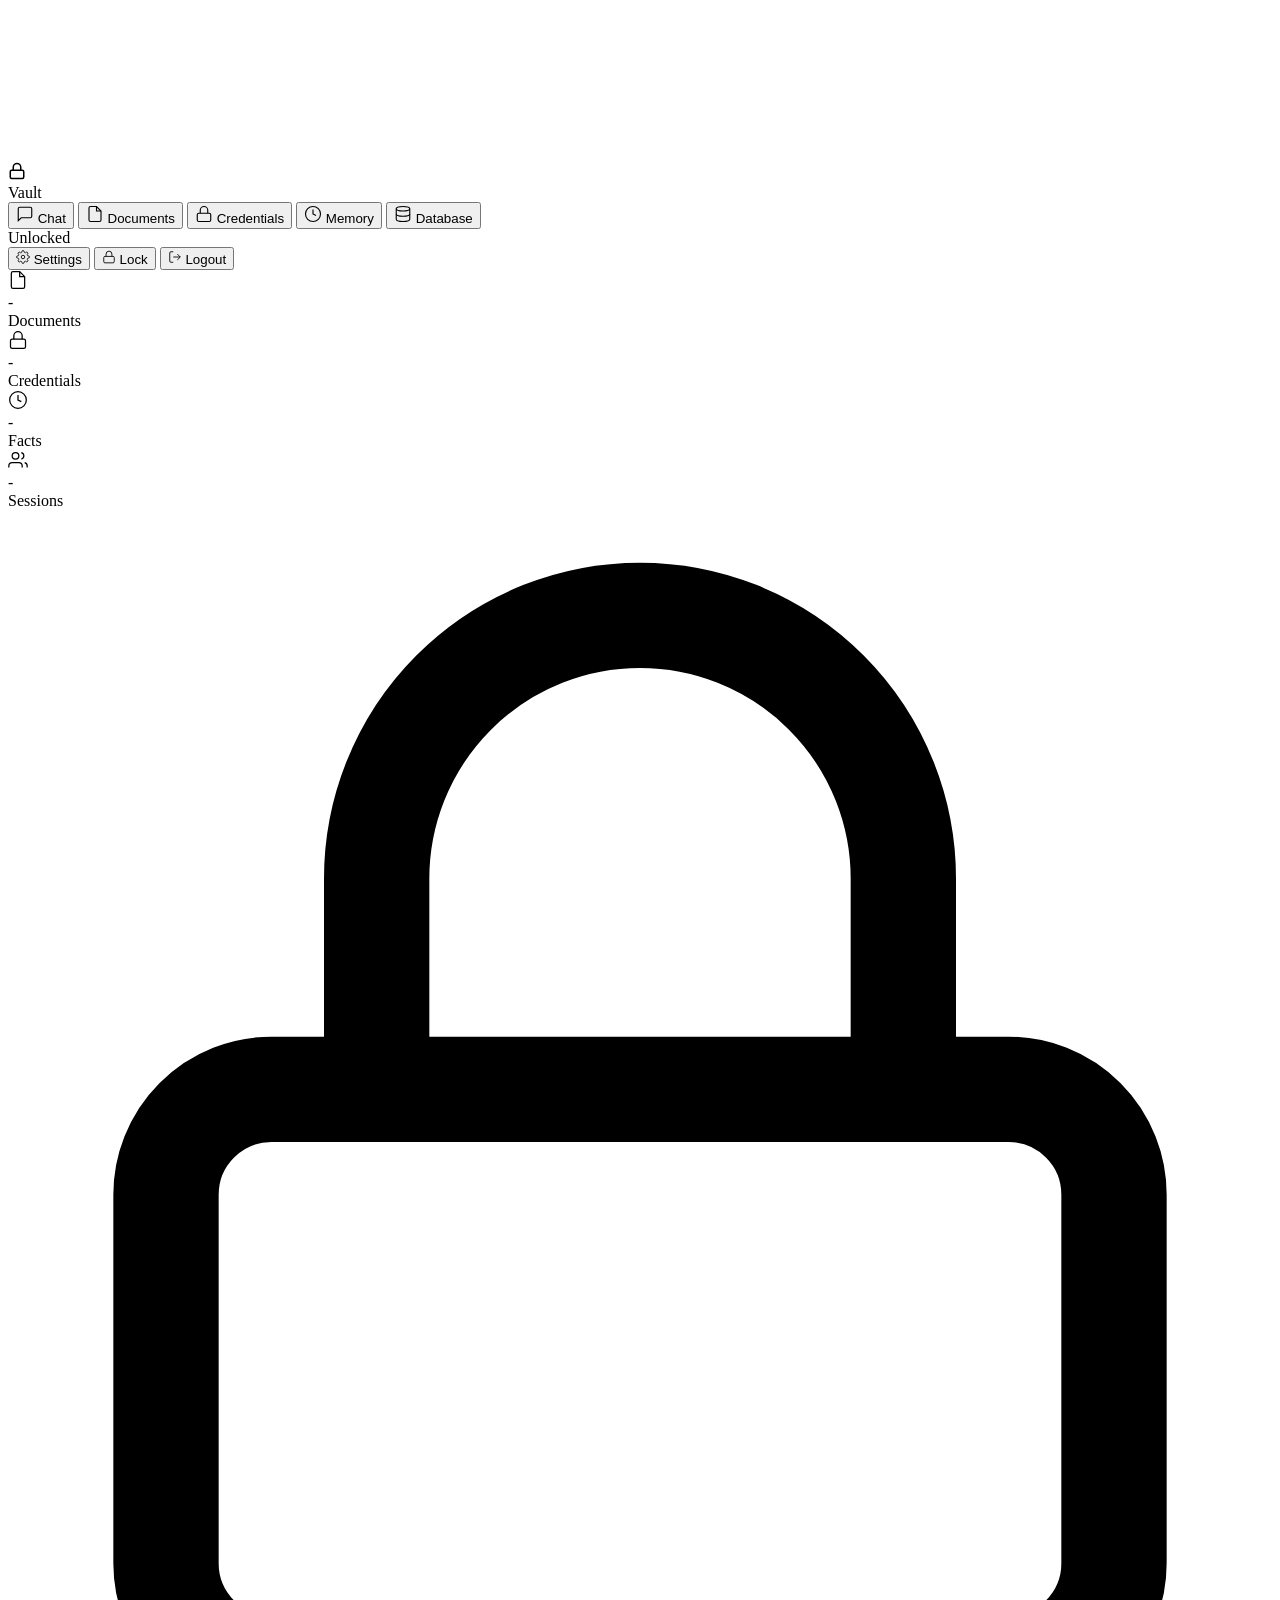
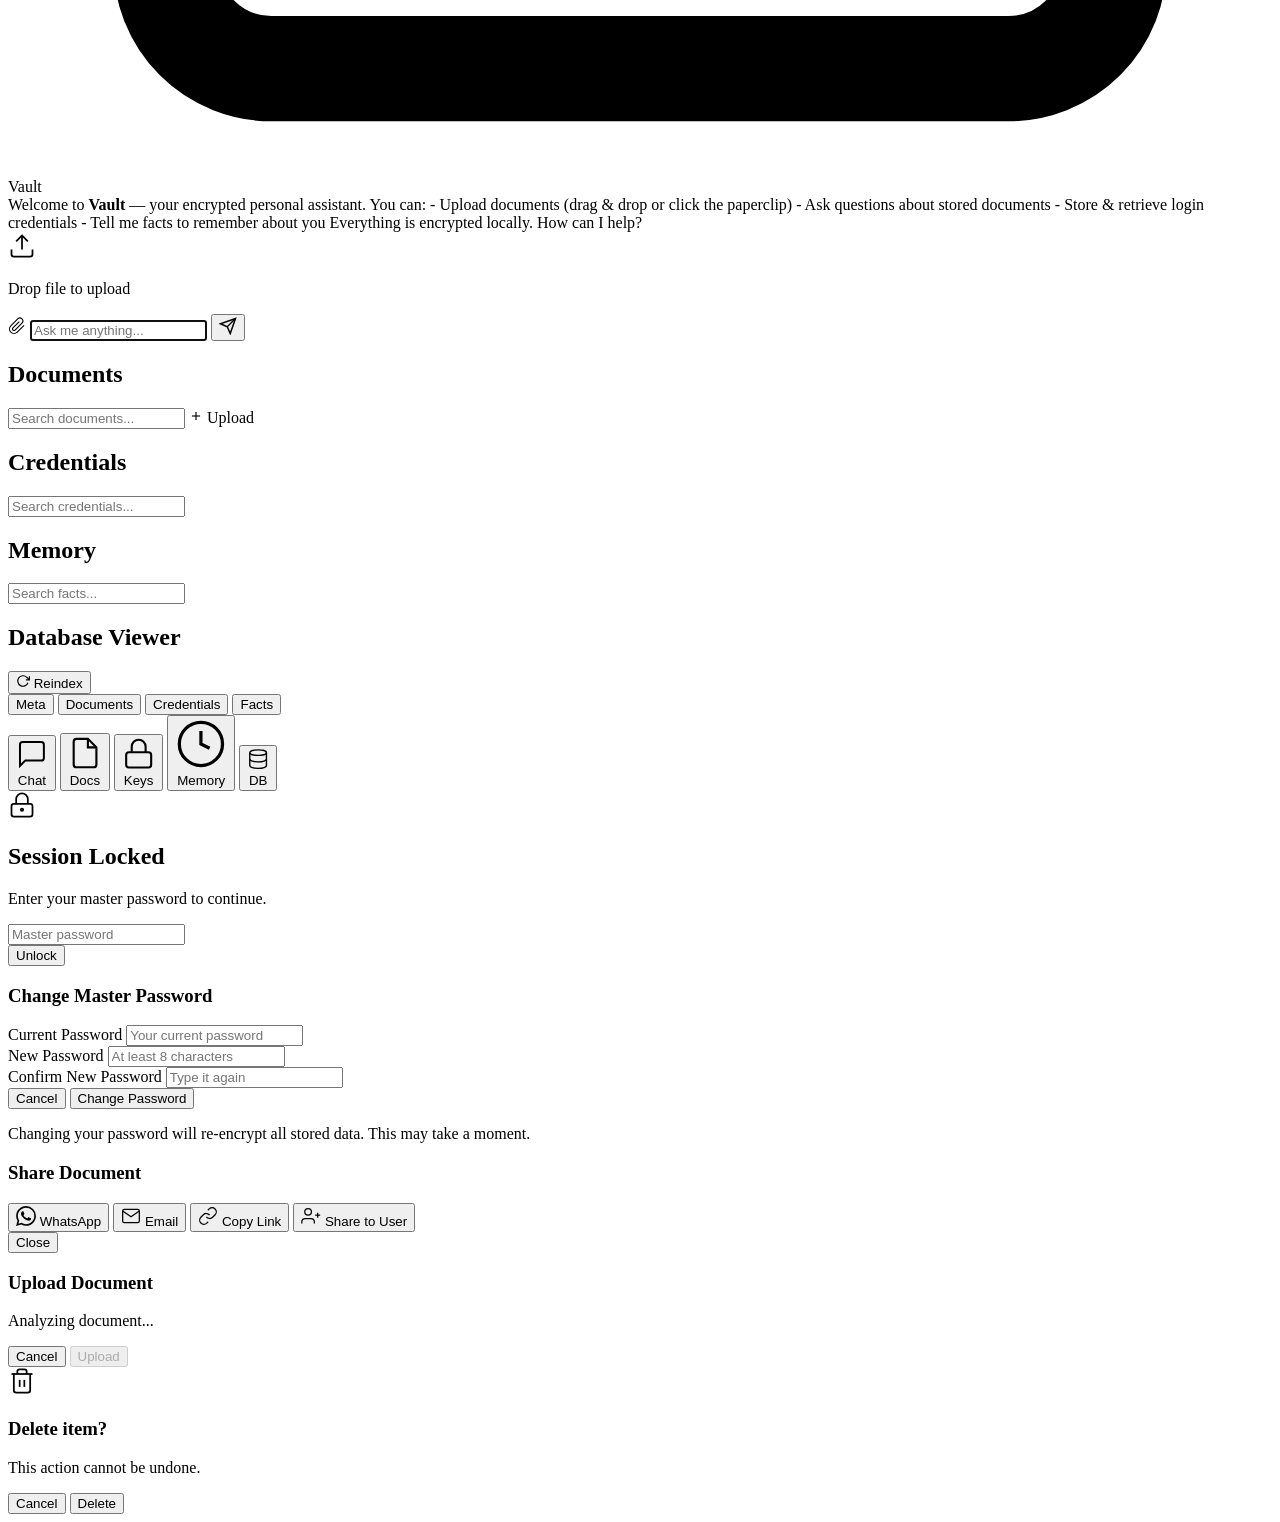
==== commit 823e27d7: "Cross-user document sharing via RSA key exchange Security model: - Each user gets an RSA-2048 key pa" ====
--- a/vault/web/templates/index.html
+++ b/vault/web/templates/index.html
@@ -144,6 +144,17 @@
                     </button>
                 </div>
                 <div id="expiry-list" class="expiry-list"></div>
+            </div>
+
+            <!-- Shared Inbox Widget -->
+            <div id="inbox-widget" class="reminders-widget" style="display:none">
+                <div class="reminders-widget-header">
+                    <h3><svg width="18" height="18" viewBox="0 0 24 24" fill="none" stroke="currentColor" stroke-width="1.5"><path d="M4 4h16c1.1 0 2 .9 2 2v12c0 1.1-.9 2-2 2H4c-1.1 0-2-.9-2-2V6c0-1.1.9-2 2-2z"/><polyline points="22,6 12,13 2,6"/></svg> Shared with You</h3>
+                    <button id="inbox-close" class="widget-close-btn" title="Dismiss" aria-label="Close">
+                        <svg width="14" height="14" viewBox="0 0 24 24" fill="none" stroke="currentColor" stroke-width="2"><line x1="18" y1="6" x2="6" y2="18"/><line x1="6" y1="6" x2="18" y2="18"/></svg>
+                    </button>
+                </div>
+                <div id="inbox-list" class="reminders-list"></div>
             </div>
 
             <!-- Chat View -->
@@ -341,10 +352,18 @@
                     <svg width="20" height="20" viewBox="0 0 24 24" fill="none" stroke="currentColor" stroke-width="1.5"><path d="M10 13a5 5 0 0 0 7.54.54l3-3a5 5 0 0 0-7.07-7.07l-1.72 1.71"/><path d="M14 11a5 5 0 0 0-7.54-.54l-3 3a5 5 0 0 0 7.07 7.07l1.71-1.71"/></svg>
                     Copy Link
                 </button>
+                <button id="share-user" class="share-option-btn share-usr">
+                    <svg width="20" height="20" viewBox="0 0 24 24" fill="none" stroke="currentColor" stroke-width="1.5"><path d="M16 21v-2a4 4 0 0 0-4-4H5a4 4 0 0 0-4 4v2"/><circle cx="8.5" cy="7" r="4"/><line x1="20" y1="8" x2="20" y2="14"/><line x1="23" y1="11" x2="17" y2="11"/></svg>
+                    Share to User
+                </button>
             </div>
             <div id="share-email-form" class="share-email-form" style="display:none">
                 <input type="email" id="share-email-input" placeholder="Recipient email address..." autocomplete="email">
                 <button id="share-email-send" class="btn-primary">Send</button>
+            </div>
+            <div id="share-user-form" class="share-email-form" style="display:none">
+                <input type="text" id="share-username-input" placeholder="Recipient username..." autocomplete="off">
+                <button id="share-user-send" class="btn-primary">Share</button>
             </div>
             <div class="modal-actions">
                 <button type="button" id="share-cancel" class="btn-cancel">Close</button>
